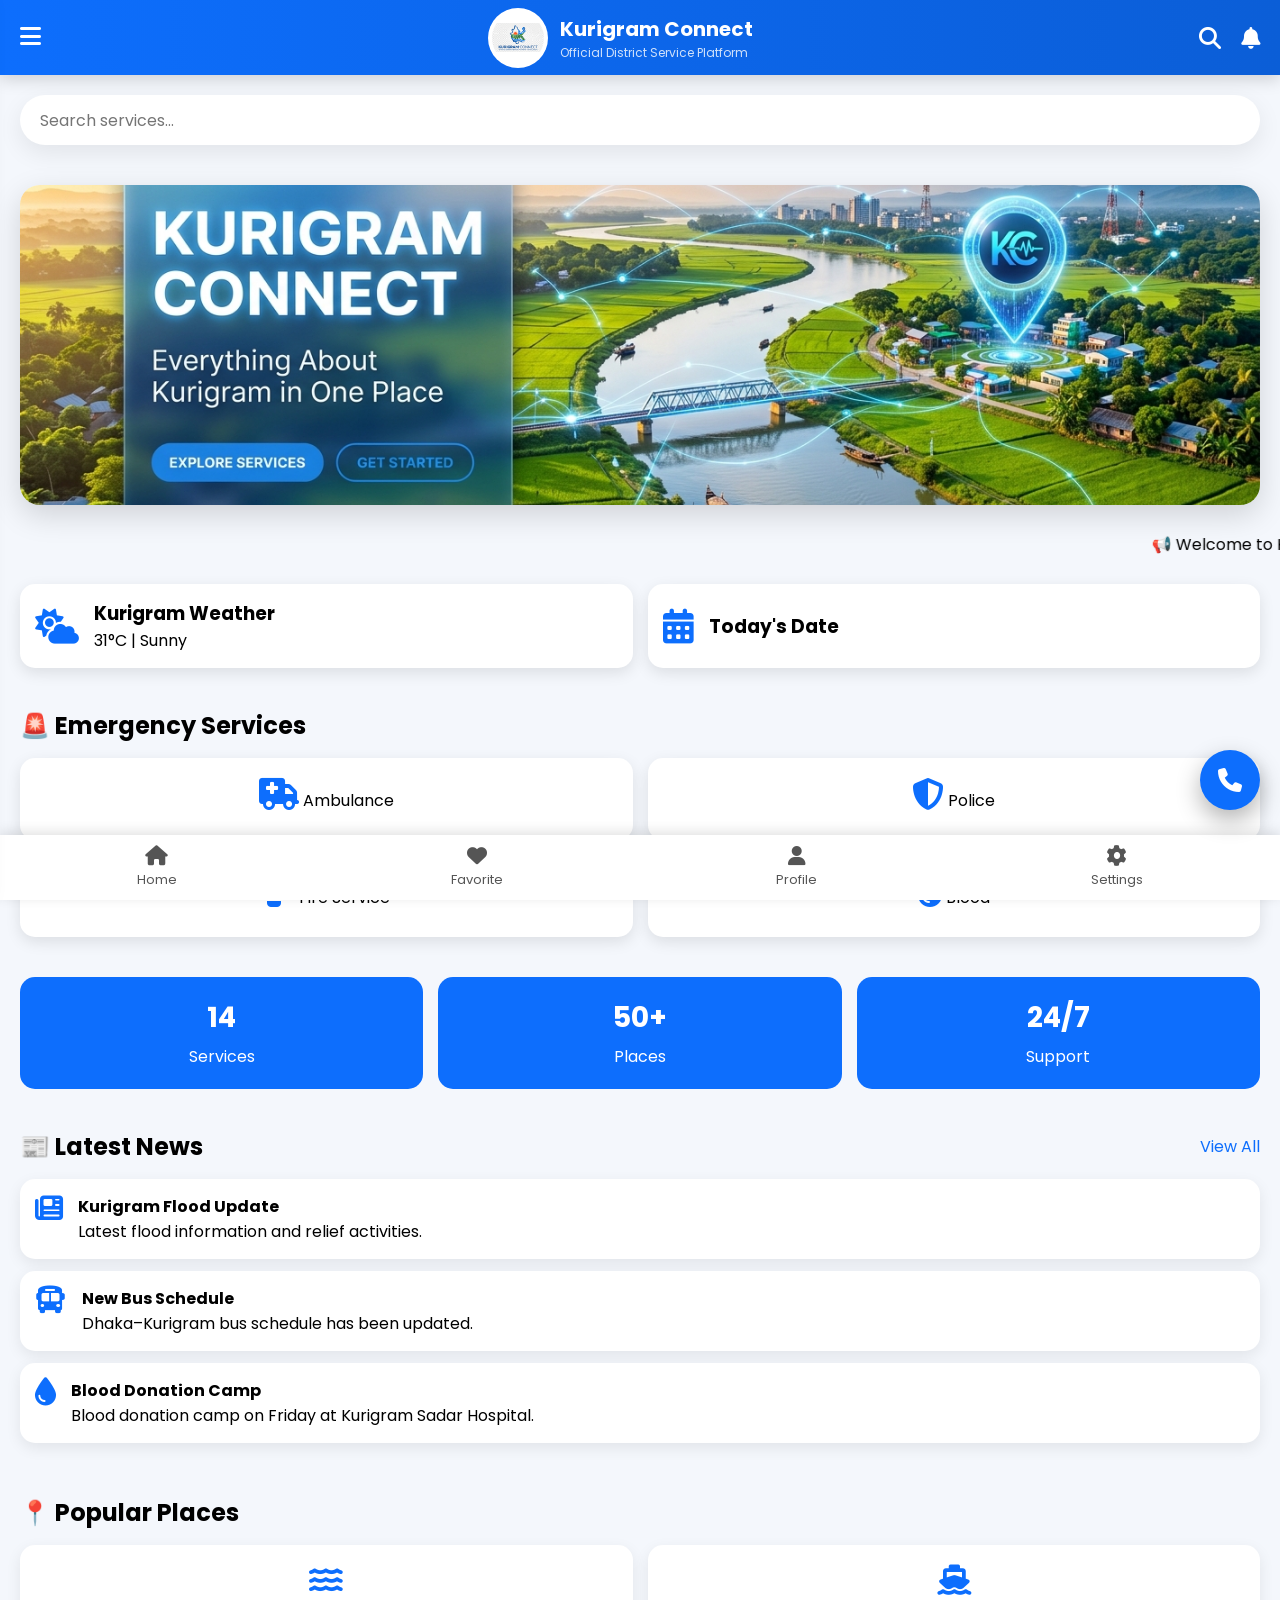
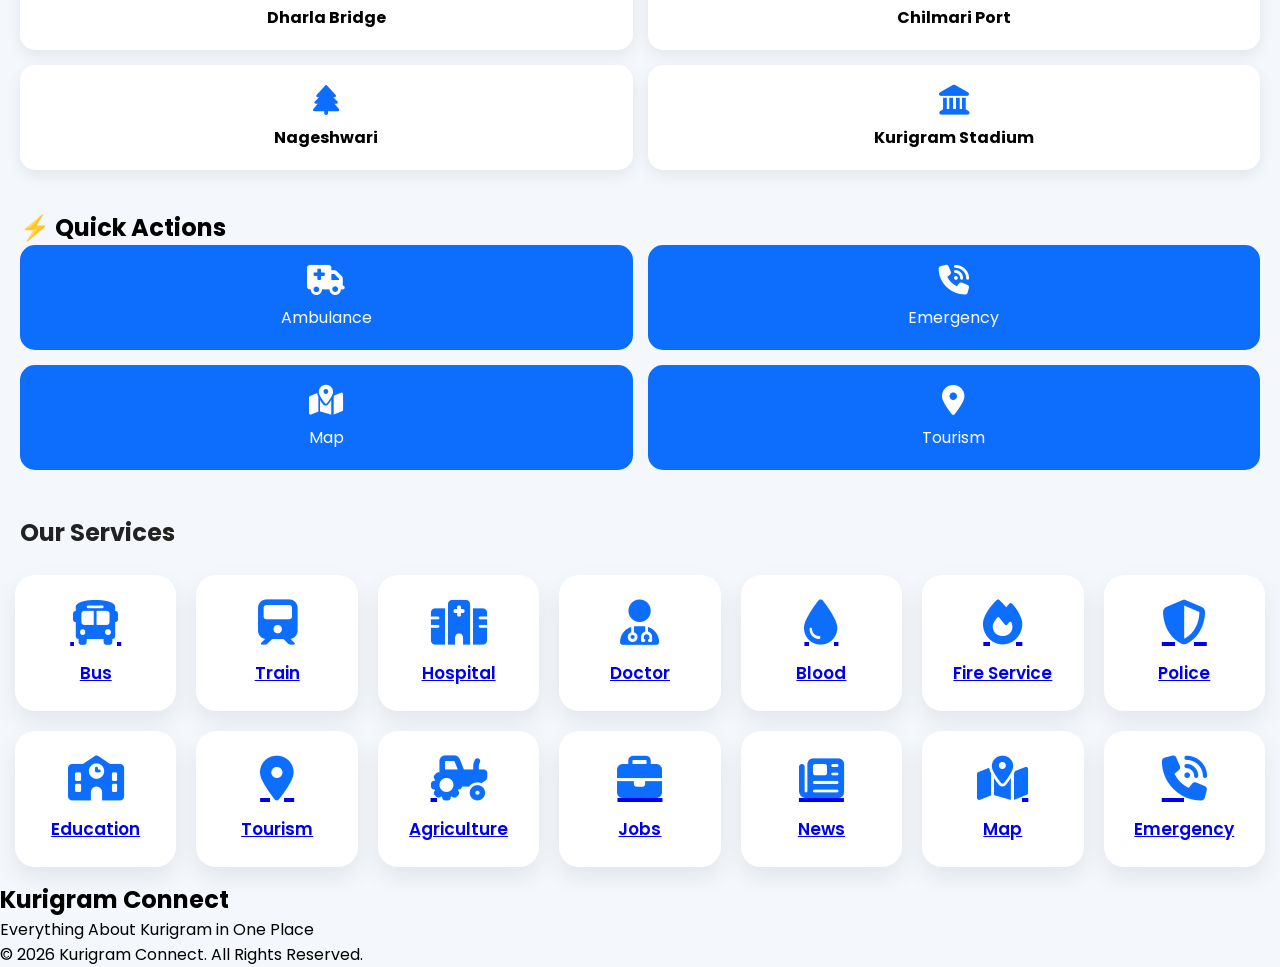
==== index.html @ 7681daae "Added all project files and images" ====
<!DOCTYPE html>
<html lang="en">

<head>
    <meta charset="UTF-8">
    <meta name="viewport" content="width=device-width, initial-scale=1.0">

    <title>Kurigram Connect</title>

    <!-- CSS -->
    <link rel="stylesheet" href="style.css">

    <!-- Google Font -->
    <link href="https://fonts.googleapis.com/css2?family=Poppins:wght@300;400;500;600;700&display=swap" rel="stylesheet">

    <!-- Font Awesome -->
    <link rel="stylesheet"
        href="https://cdnjs.cloudflare.com/ajax/libs/font-awesome/6.7.2/css/all.min.css">
</head>

<body>

    <!-- =======================
         SIDEBAR
    ======================== -->

    <div class="sidebar" id="sidebar">

        <div class="close-btn" id="closeBtn">
            <i class="fa-solid fa-xmark"></i>
        </div>

        <h2>Kurigram Connect</h2>

        <ul>
            <li><a href="#"><i class="fa-solid fa-house"></i> Home</a></li>
            <li><a href="#"><i class="fa-solid fa-bus"></i> Transport</a></li>
            <li><a href="#"><i class="fa-solid fa-train"></i> Train</a></li>
            <li><a href="#"><i class="fa-solid fa-hospital"></i> Hospital</a></li>
            <li><a href="#"><i class="fa-solid fa-user-doctor"></i> Doctors</a></li>
            <li><a href="#"><i class="fa-solid fa-droplet"></i> Blood Donation</a></li>
            <li><a href="#"><i class="fa-solid fa-school"></i> Education</a></li>
            <li><a href="#"><i class="fa-solid fa-building-columns"></i> Government Office</a></li>
            <li><a href="#"><i class="fa-solid fa-phone"></i> Emergency</a></li>
        </ul>

    </div>

    <!-- =======================
         HEADER
    ======================== -->

    <header class="header">

        <div class="menu" id="menuBtn">
            <i class="fa-solid fa-bars"></i>
        </div>

        <div class="logoArea">

            <img src="image/logo.png" class="logo" alt="Logo">

            <div>
                <h2>Kurigram Connect</h2>
                <p>Official District Service Platform</p>
            </div>

        </div>

        <div class="rightIcon">

            <i class="fa-solid fa-magnifying-glass" id="searchBtn"></i>

            <i class="fa-solid fa-bell" id="notificationBtn"></i>

        </div>

    </header>

    <!-- =======================
         SEARCH
    ======================== -->

    <section class="searchBox">

        <input
            type="text"
            id="searchInput"
            placeholder="Search services...">

    </section>

    <!-- =======================
         BANNER
    ======================== -->

    <section class="slider">

        <img
            id="sliderImage"
            src="image/Banner1.png"
            alt="Kurigram Banner">

    </section>

    <!-- =======================
         NOTICE BOARD
    ======================== -->

    <section class="notice">

        <marquee>

            📢 Welcome to Kurigram Connect |
            🩸 Blood Donor Registration Open |
            🚌 Bus Schedule Updated |
            🏥 Hospital Information Available |
            🌾 Agriculture Services Added |
            🎓 Admission Information Available

        </marquee>

    </section>
    <!-- =========================
     HOME INFO SECTION
========================== -->

<section class="home-info">

    <!-- Weather Card -->
    <div class="info-card weather-card">
        <i class="fa-solid fa-cloud-sun"></i>
        <div>
            <h3>Kurigram Weather</h3>
            <p>31°C | Sunny</p>
        </div>
    </div>

    <!-- Date Card -->
    <div class="info-card date-card">
        <i class="fa-solid fa-calendar-days"></i>
        <div>
            <h3>Today's Date</h3>
            <p id="currentDate"></p>
        </div>
    </div>

</section>

<!-- Emergency -->

<section class="emergency">

    <h2>🚨 Emergency Services</h2>

    <div class="emergency-grid">

        <div class="emergency-card">
            <i class="fa-solid fa-truck-medical"></i>
            <span>Ambulance</span>
        </div>

        <div class="emergency-card">
            <i class="fa-solid fa-shield-halved"></i>
            <span>Police</span>
        </div>

        <div class="emergency-card">
            <i class="fa-solid fa-fire-extinguisher"></i>
            <span>Fire Service</span>
        </div>

        <div class="emergency-card">
            <i class="fa-solid fa-droplet"></i>
            <span>Blood</span>
        </div>

    </div>

</section>

<!-- Statistics -->

<section class="stats">

    <div class="stat-box">
        <h2>14</h2>
        <p>Services</p>
    </div>

    <div class="stat-box">
        <h2>50+</h2>
        <p>Places</p>
    </div>

    <div class="stat-box">
        <h2>24/7</h2>
        <p>Support</p>
    </div>

</section>
<!-- =========================
     LATEST NEWS
========================= -->

<section class="latest-news">

    <div class="section-title">
        <h2>📰 Latest News</h2>
        <a href="#">View All</a>
    </div>

    <div class="news-card">
        <i class="fa-solid fa-newspaper"></i>
        <div>
            <h4>Kurigram Flood Update</h4>
            <p>Latest flood information and relief activities.</p>
        </div>
    </div>

    <div class="news-card">
        <i class="fa-solid fa-bus"></i>
        <div>
            <h4>New Bus Schedule</h4>
            <p>Dhaka–Kurigram bus schedule has been updated.</p>
        </div>
    </div>

    <div class="news-card">
        <i class="fa-solid fa-droplet"></i>
        <div>
            <h4>Blood Donation Camp</h4>
            <p>Blood donation camp on Friday at Kurigram Sadar Hospital.</p>
        </div>
    </div>

</section>

<!-- =========================
     POPULAR PLACES
========================= -->

<section class="popular">

    <div class="section-title">
        <h2>📍 Popular Places</h2>
    </div>

    <div class="place-grid">

        <div class="place-card">
            <i class="fa-solid fa-water"></i>
            <h4>Dharla Bridge</h4>
        </div>

        <div class="place-card">
            <i class="fa-solid fa-ship"></i>
            <h4>Chilmari Port</h4>
        </div>

        <div class="place-card">
            <i class="fa-solid fa-tree"></i>
            <h4>Nageshwari</h4>
        </div>

        <div class="place-card">
            <i class="fa-solid fa-landmark"></i>
            <h4>Kurigram Stadium</h4>
        </div>

    </div>

</section>

<!-- =========================
     QUICK ACTIONS
========================= -->

<section class="quick-actions">

    <h2>⚡ Quick Actions</h2>

    <div class="action-grid">

        <a href="#" class="action-card">
            <i class="fa-solid fa-truck-medical"></i>
            <span>Ambulance</span>
        </a>

        <a href="#" class="action-card">
            <i class="fa-solid fa-phone-volume"></i>
            <span>Emergency</span>
        </a>

        <a href="#" class="action-card">
            <i class="fa-solid fa-map-location-dot"></i>
            <span>Map</span>
        </a>

        <a href="#" class="action-card">
            <i class="fa-solid fa-location-dot"></i>
            <span>Tourism</span>
        </a>

    </div>

</section>

<!-- Floating Button -->

<a href="#" class="floating-btn">
    <i class="fa-solid fa-phone"></i>
</a>

    <!-- =======================
         OUR SERVICES
    ======================== -->

    <div class="title">
        <h3>Our Services</h3>
    </div>

    <section class="category">
                <!-- Service Card 1 -->
        <a href="pages/bus.html" class="card">
            <i class="fa-solid fa-bus"></i>
            <span>Bus</span>
        </a>

        <!-- Service Card 2 -->
        <a href="pages/train.html" class="card">
            <i class="fa-solid fa-train"></i>
            <span>Train</span>
        </a>

        <!-- Service Card 3 -->
        <a href="pages/hospital.html" class="card">
            <i class="fa-solid fa-hospital"></i>
            <span>Hospital</span>
        </a>

        <!-- Service Card 4 -->
        <a href="pages/doctor.html" class="card">
            <i class="fa-solid fa-user-doctor"></i>
            <span>Doctor</span>
        </a>

        <!-- Service Card 5 -->
        <a href="pages/blood.html" class="card">
            <i class="fa-solid fa-droplet"></i>
            <span>Blood</span>
        </a>

        <!-- Service Card 6 -->
        <a href="pages/fire.html" class="card">
            <i class="fa-solid fa-fire"></i>
            <span>Fire Service</span>
        </a>

        <!-- Service Card 7 -->
        <a href="pages/police.html" class="card">
            <i class="fa-solid fa-shield-halved"></i>
            <span>Police</span>
        </a>

        <!-- Service Card 8 -->
        <a href="pages/education.html" class="card">
            <i class="fa-solid fa-school"></i>
            <span>Education</span>
        </a>

        <!-- Service Card 9 -->
        <a href="pages/tourism.html" class="card">
            <i class="fa-solid fa-location-dot"></i>
            <span>Tourism</span>
        </a>

        <!-- Service Card 10 -->
        <a href="pages/agriculture.html" class="card">
            <i class="fa-solid fa-tractor"></i>
            <span>Agriculture</span>
        </a>

        <!-- Service Card 11 -->
        <a href="pages/jobs.html" class="card">
            <i class="fa-solid fa-briefcase"></i>
            <span>Jobs</span>
        </a>

        <!-- Service Card 12 -->
        <a href="pages/news.html" class="card">
            <i class="fa-solid fa-newspaper"></i>
            <span>News</span>
        </a>

        <!-- Service Card 13 -->
        <a href="pages/map.html" class="card">
            <i class="fa-solid fa-map-location-dot"></i>
            <span>Map</span>
        </a>

        <!-- Service Card 14 -->
        <a href="pages/emergency.html" class="card">
            <i class="fa-solid fa-phone-volume"></i>
            <span>Emergency</span>
        </a>

    </section>

    <!-- Footer -->

    <footer class="footer">

        <h2>Kurigram Connect</h2>

        <p>
            Everything About Kurigram in One Place
        </p>

        <p>
            © 2026 Kurigram Connect. All Rights Reserved.
        </p>

    </footer>

    <!-- Bottom Navigation -->

    <nav class="bottom-nav">

        <a href="#">
            <i class="fa-solid fa-house"></i>
            <span>Home</span>
        </a>

        <a href="#">
            <i class="fa-solid fa-heart"></i>
            <span>Favorite</span>
        </a>

        <a href="#">
            <i class="fa-solid fa-user"></i>
            <span>Profile</span>
        </a>

        <a href="#">
            <i class="fa-solid fa-gear"></i>
            <span>Settings</span>
        </a>

    </nav>

    <script src="script.js"></script>

</body>
</html>
---- style.css ----
/* ==========================
   GOOGLE FONT
========================== */
*{
    margin:0;
    padding:0;
    box-sizing:border-box;
    font-family:'Poppins',sans-serif;
}

body{
    background:#f4f7fc;
}

/* ==========================
   HEADER
========================== */

.header{

    height:75px;
    background:linear-gradient(90deg,#0d6efd,#0b5ed7);

    color:white;

    display:flex;

    justify-content:space-between;

    align-items:center;

    padding:0 20px;

    position:sticky;

    top:0;

    z-index:999;

    box-shadow:0 5px 15px rgba(0,0,0,.15);

}

.menu i{

    font-size:24px;

    cursor:pointer;

}

.logoArea{

    display:flex;

    align-items:center;

    gap:12px;

}

.logo{

    width:50px;

    height:50px;

    border-radius:50%;

    background:white;

    object-fit:cover;

}

.logoArea h2{

    font-size:20px;

}

.logoArea p{

    font-size:12px;

    opacity:.8;

}

.rightIcon{

    display:flex;

    gap:20px;

}

.rightIcon i{

    font-size:22px;

    cursor:pointer;

}

/* ==========================
SEARCH
========================== */

.searchBox{

    padding:20px;

}

.searchBox input{

    width:100%;

    height:50px;

    border:none;

    border-radius:30px;

    padding-left:20px;

    font-size:16px;

    outline:none;

    box-shadow:0 8px 25px rgba(0,0,0,.08);

}

/* ==========================
SLIDER
========================== */

.slider{

    padding:0 20px;

}

.slider img{

    width:100%;

    border-radius:20px;

    height:220px;

    object-fit:cover;

    box-shadow:0 10px 25px rgba(0,0,0,.12);

}

/* ==========================
TITLE
========================== */

.title{

    padding:25px 20px 10px;

}

.title h3{

    font-size:24px;

    color:#222;

}

/* ==========================
CATEGORY
========================== */

.category{

    padding:15px;

    display:grid;

    grid-template-columns:repeat(auto-fit,minmax(140px,1fr));

    gap:20px;

}

/* ==========================
CARD
========================== */

.card{

    background:white;

    border-radius:20px;

    padding:25px;

    display:flex;

    flex-direction:column;

    align-items:center;

    justify-content:center;

    gap:15px;

    cursor:pointer;

    transition:.35s;

    box-shadow:0 10px 25px rgba(0,0,0,.08);

}

.card:hover{

    transform:translateY(-8px);

    box-shadow:0 15px 35px rgba(0,0,0,.15);

}

.card i{

    font-size:45px;

    color:#0d6efd;

}

.card span{

    font-size:17px;

    font-weight:600;

}

/* ==========================
MOBILE
========================== */

@media(max-width:768px){

.logoArea h2{

    font-size:17px;

}

.logoArea p{

    display:none;

}

.slider img{

    height:170px;

}

.category{

    grid-template-columns:repeat(2,1fr);

}

}

@media(max-width:500px){

.header{

    padding:0 15px;

}

.rightIcon{

    gap:12px;

}

.card{

    padding:18px;

}

.card i{

    font-size:35px;

}

.card span{

    font-size:15px;

}

}
.logo{
    width:60px;
    height:60px;
    object-fit:contain;
    border-radius:50%;
    background:#fff;
    padding:4px;
}
.slider{

    padding:20px;

}

.slider img{

    width:100%;

    height:320px;

    object-fit:cover;

    border-radius:20px;

    transition:1s;

    box-shadow:0 10px 30px rgba(0,0,0,.15);

}
/* ==========================
SIDEBAR
========================== */

.sidebar{

    position:fixed;

    top:0;

    left:-300px;

    width:280px;

    height:100vh;

    background:white;

    box-shadow:5px 0 20px rgba(0,0,0,.15);

    transition:.4s;

    z-index:9999;

    padding:20px;

}

.sidebar.active{

    left:0;

}

.close-btn{

    text-align:right;

    font-size:28px;

    cursor:pointer;

}

.sidebar h2{

    color:#0d6efd;

    margin:20px 0;

}

.sidebar ul{

    list-style:none;

}

.sidebar ul li{

    margin:18px 0;

}

.sidebar ul li a{

    text-decoration:none;

    color:#333;

    font-size:18px;

    display:flex;

    align-items:center;

    gap:12px;

    transition:.3s;

}

.sidebar ul li a:hover{

    color:#0d6efd;

    padding-left:8px;

}
/* Bottom Navigation */

.bottom-nav{

    position:fixed;

    bottom:0;

    left:0;

    width:100%;

    height:65px;

    background:#fff;

    display:flex;

    justify-content:space-around;

    align-items:center;

    box-shadow:0 -3px 12px rgba(0,0,0,.12);

}

.bottom-nav a{

    text-decoration:none;

    color:#555;

    display:flex;

    flex-direction:column;

    align-items:center;

    font-size:13px;

}

.bottom-nav i{

    font-size:20px;

    margin-bottom:4px;

}

.bottom-nav a:hover{

    color:#0d6efd;

}
/* ===========================
HOME INFO
=========================== */

.home-info{
    display:flex;
    gap:15px;
    padding:20px;
    flex-wrap:wrap;
}

.info-card{
    flex:1;
    min-width:180px;
    background:#fff;
    border-radius:15px;
    padding:15px;
    display:flex;
    align-items:center;
    gap:15px;
    box-shadow:0 5px 15px rgba(0,0,0,.1);
}

.info-card i{
    font-size:35px;
    color:#0d6efd;
}

/* ===========================
EMERGENCY
=========================== */

.emergency{
    padding:20px;
}

.emergency h2{
    margin-bottom:15px;
}

.emergency-grid{
    display:grid;
    grid-template-columns:repeat(2,1fr);
    gap:15px;
}

.emergency-card{
    background:#fff;
    padding:20px;
    border-radius:15px;
    text-align:center;
    box-shadow:0 5px 15px rgba(0,0,0,.1);
    transition:.3s;
}

.emergency-card:hover{
    transform:translateY(-5px);
}

.emergency-card i{
    font-size:32px;
    color:#0d6efd;
    margin-bottom:10px;
}

/* ===========================
STATISTICS
=========================== */

.stats{
    display:flex;
    justify-content:space-around;
    gap:15px;
    padding:20px;
    flex-wrap:wrap;
}

.stat-box{
    flex:1;
    min-width:100px;
    background:#0d6efd;
    color:#fff;
    padding:20px;
    text-align:center;
    border-radius:15px;
}

.stat-box h2{
    font-size:28px;
    margin-bottom:5px;
}
/* ======================
LATEST NEWS
====================== */

.latest-news,
.popular,
.quick-actions{
    padding:20px;
}

.section-title{
    display:flex;
    justify-content:space-between;
    align-items:center;
    margin-bottom:15px;
}

.section-title a{
    text-decoration:none;
    color:#0d6efd;
}

.news-card{
    display:flex;
    gap:15px;
    background:#fff;
    padding:15px;
    margin-bottom:12px;
    border-radius:15px;
    box-shadow:0 5px 15px rgba(0,0,0,.08);
}

.news-card i{
    font-size:28px;
    color:#0d6efd;
}

/* Places */

.place-grid{
    display:grid;
    grid-template-columns:repeat(2,1fr);
    gap:15px;
}

.place-card{
    background:#fff;
    text-align:center;
    padding:20px;
    border-radius:15px;
    box-shadow:0 5px 15px rgba(0,0,0,.08);
}

.place-card i{
    font-size:30px;
    color:#0d6efd;
    margin-bottom:10px;
}

/* Quick Action */

.action-grid{
    display:grid;
    grid-template-columns:repeat(2,1fr);
    gap:15px;
}

.action-card{
    background:#0d6efd;
    color:white;
    text-decoration:none;
    text-align:center;
    padding:20px;
    border-radius:15px;
    transition:.3s;
}

.action-card:hover{
    transform:translateY(-5px);
}

.action-card i{
    font-size:30px;
    display:block;
    margin-bottom:10px;
}

/* Floating Button */

.floating-btn{
    position:fixed;
    right:20px;
    bottom:90px;
    width:60px;
    height:60px;
    background:#0d6efd;
    color:white;
    border-radius:50%;
    display:flex;
    justify-content:center;
    align-items:center;
    text-decoration:none;
    font-size:24px;
    box-shadow:0 10px 25px rgba(0,0,0,.3);
    z-index:999;
}
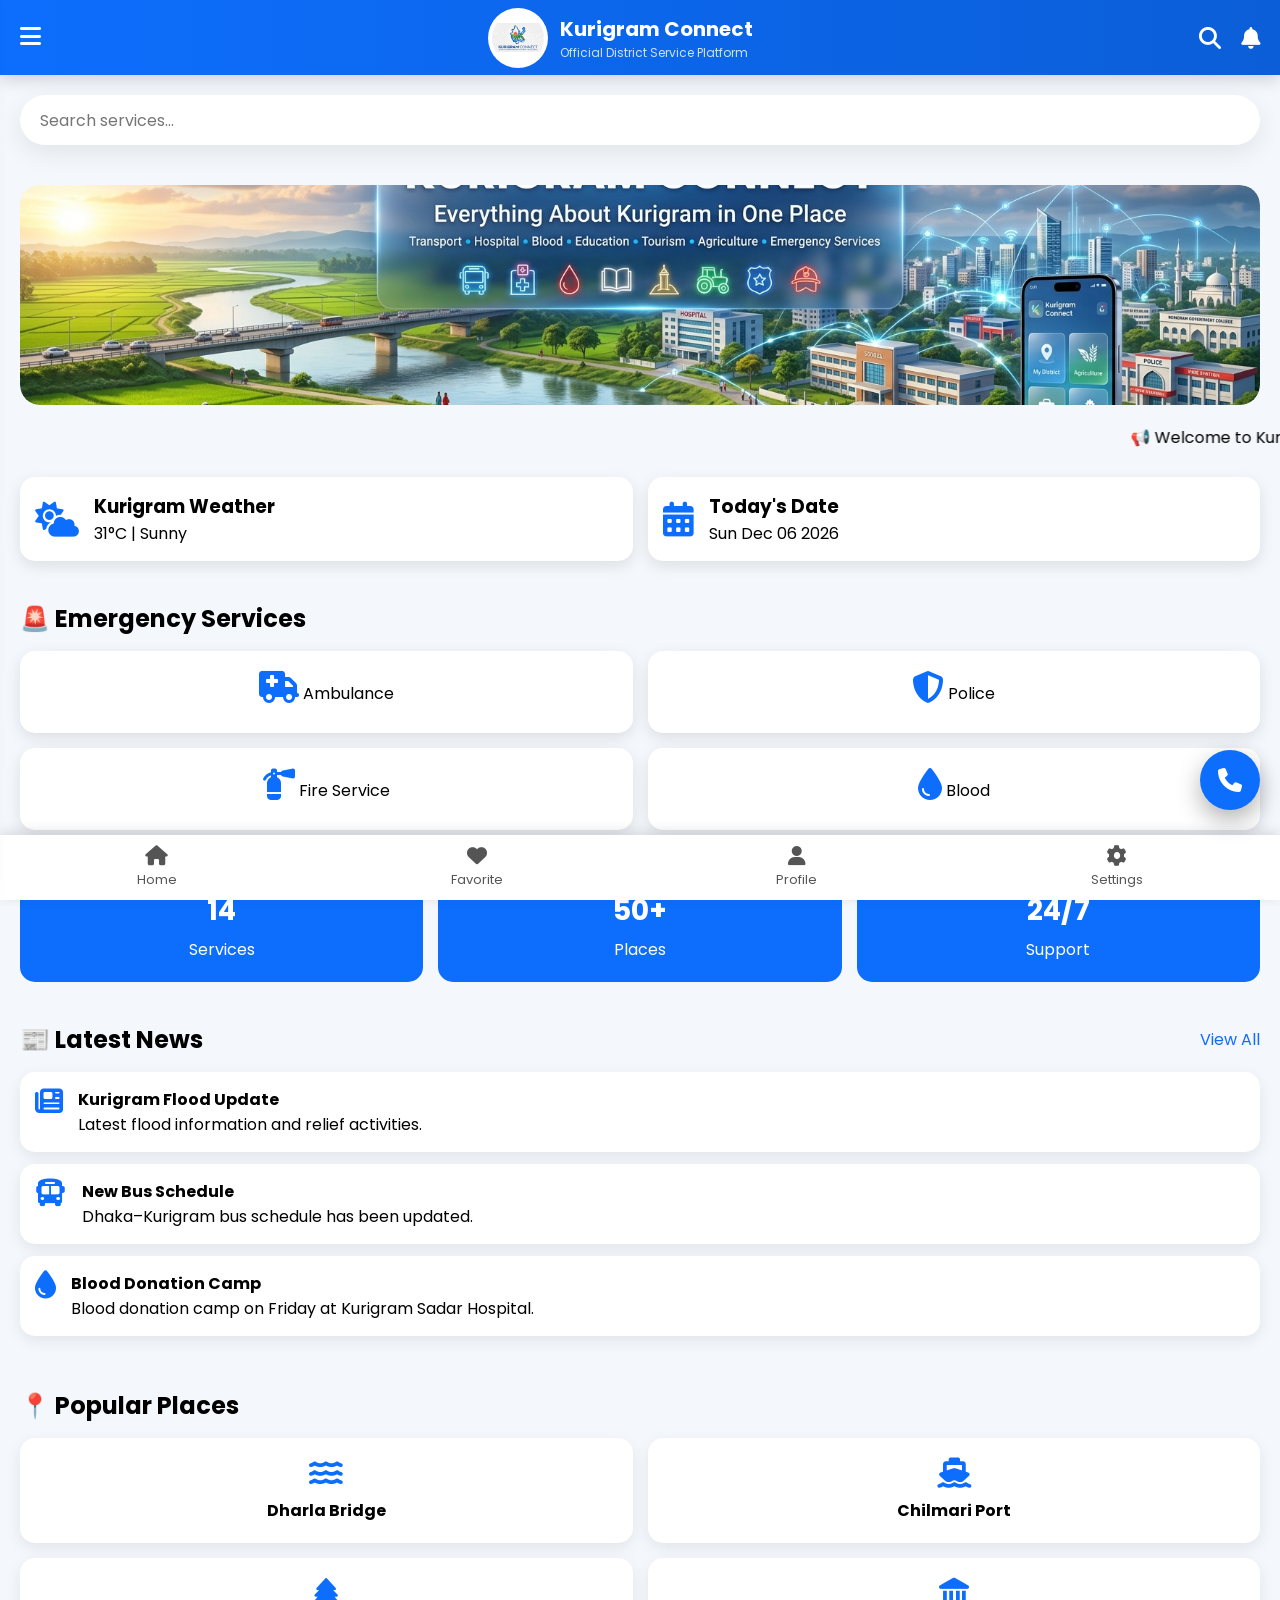
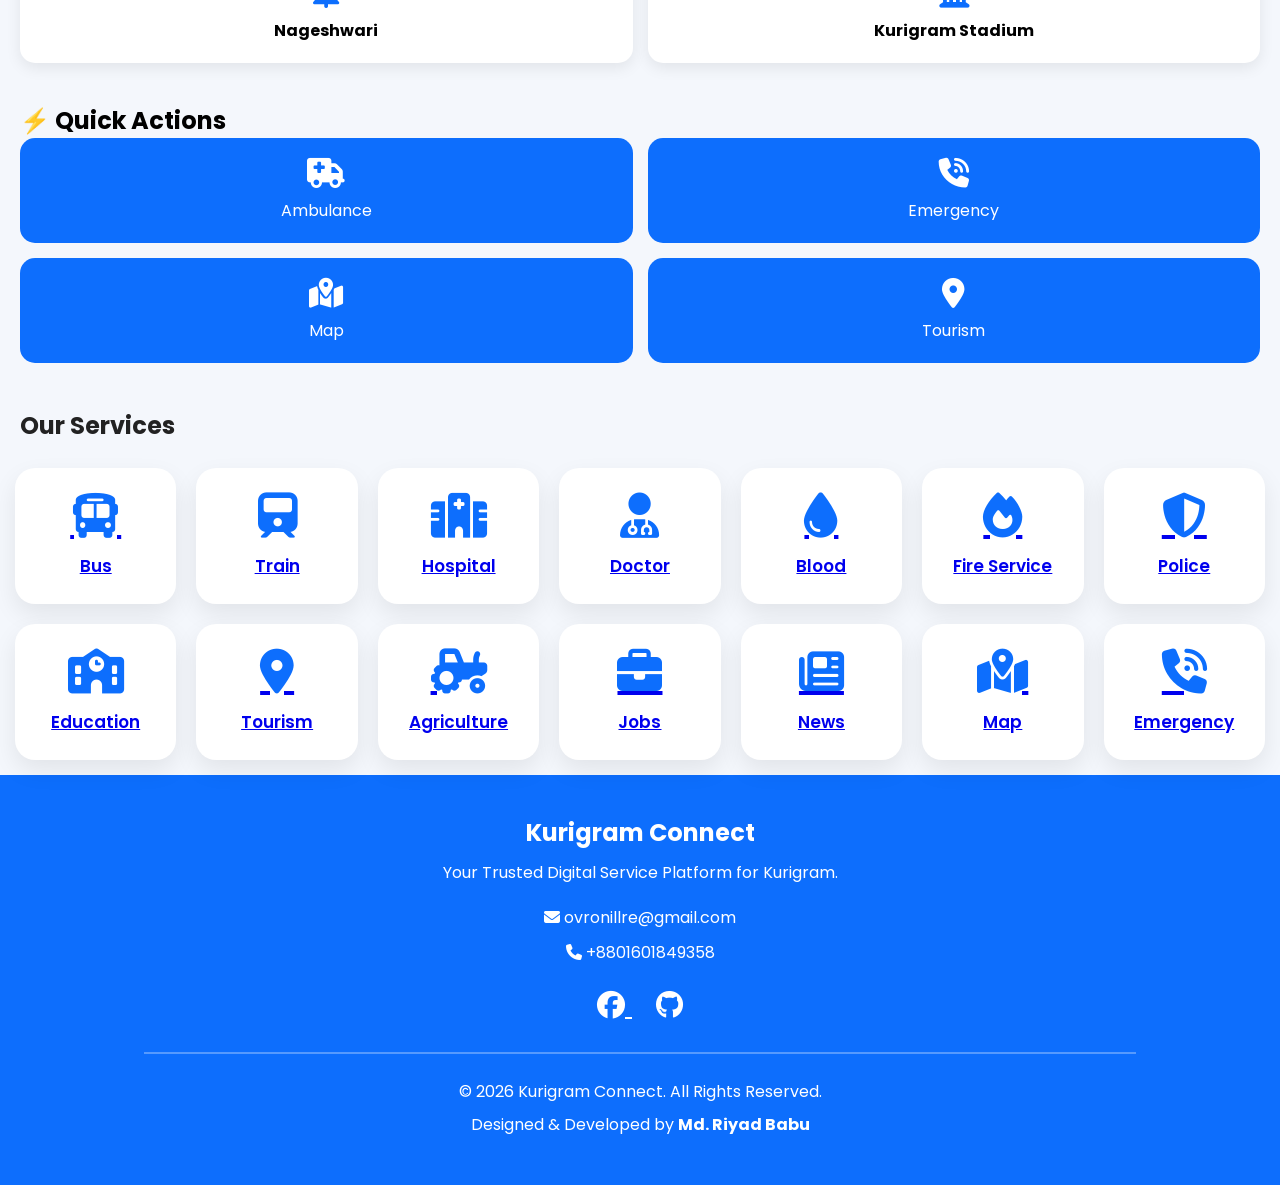
==== commit 77eb6008: "nutun kisu" ====
--- a/index.html
+++ b/index.html
@@ -8,7 +8,7 @@
     <title>Kurigram Connect</title>
 
     <!-- CSS -->
-    <link rel="stylesheet" href="style.css">
+   <link rel="stylesheet" href="css/style.css">
 
     <!-- Google Font -->
     <link href="https://fonts.googleapis.com/css2?family=Poppins:wght@300;400;500;600;700&display=swap" rel="stylesheet">
@@ -16,9 +16,13 @@
     <!-- Font Awesome -->
     <link rel="stylesheet"
         href="https://cdnjs.cloudflare.com/ajax/libs/font-awesome/6.7.2/css/all.min.css">
+       
 </head>
 
 <body>
+    <!-- <div id="loader">
+    <div class="spinner"></div> -->
+</div>
 
     <!-- =======================
          SIDEBAR
@@ -32,17 +36,86 @@
 
         <h2>Kurigram Connect</h2>
 
-        <ul>
-            <li><a href="#"><i class="fa-solid fa-house"></i> Home</a></li>
-            <li><a href="#"><i class="fa-solid fa-bus"></i> Transport</a></li>
-            <li><a href="#"><i class="fa-solid fa-train"></i> Train</a></li>
-            <li><a href="#"><i class="fa-solid fa-hospital"></i> Hospital</a></li>
-            <li><a href="#"><i class="fa-solid fa-user-doctor"></i> Doctors</a></li>
-            <li><a href="#"><i class="fa-solid fa-droplet"></i> Blood Donation</a></li>
-            <li><a href="#"><i class="fa-solid fa-school"></i> Education</a></li>
-            <li><a href="#"><i class="fa-solid fa-building-columns"></i> Government Office</a></li>
-            <li><a href="#"><i class="fa-solid fa-phone"></i> Emergency</a></li>
-        </ul>
+       <ul>
+
+<li>
+<a href="../index.html">
+    <i class="fa-solid fa-house"></i>
+    Home
+</a>
+</li>
+
+<li>
+<a href="page/hospital.html">
+<i class="fa-solid fa-hospital"></i>
+Hospital
+</a>
+</li>
+
+<li>
+<a href="page/doctor.html">
+<i class="fa-solid fa-user-doctor"></i>
+Doctor
+</a>
+</li>
+
+<li>
+<a href="page/appointment.html">
+<i class="fa-solid fa-calendar-check"></i>
+Appointment
+</a>
+</li>
+
+<li>
+<a href="#">
+<i class="fa-solid fa-droplet"></i>
+Blood Donation
+</a>
+</li>
+
+<li>
+<a href="#">
+<i class="fa-solid fa-bus"></i>
+Bus Service
+</a>
+</li>
+
+<li>
+<a href="#">
+<i class="fa-solid fa-train"></i>
+Train Service
+</a>
+</li>
+
+<li>
+<a href="#">
+<i class="fa-solid fa-school"></i>
+Education
+</a>
+</li>
+
+<li>
+<a href="#">
+<i class="fa-solid fa-location-dot"></i>
+Tourism
+</a>
+</li>
+
+<li>
+<a href="#">
+<i class="fa-solid fa-phone"></i>
+Emergency
+</a>
+</li>
+
+<li>
+<a href="page/about.html">
+<i class="fa-solid fa-user"></i>
+About Developer
+</a>
+</li>
+
+</ul>
 
     </div>
 
@@ -96,10 +169,13 @@
 
     <section class="slider">
 
-        <img
-            id="sliderImage"
-            src="image/Banner1.png"
-            alt="Kurigram Banner">
+        <div class="banner-slider">
+    <img src="image/banner/banner.png" class="active">
+    <img src="image/banner/Banner2.png">
+    <img src="image/banner/Banner3.png">
+    <img src="image/banner/Banner4.png">
+    <img src="image/banner/Banner5.png">
+</div>
 
     </section>
 
@@ -322,85 +398,85 @@
 
     <section class="category">
                 <!-- Service Card 1 -->
-        <a href="pages/bus.html" class="card">
+        <a href="page/bus.html" class="card">
             <i class="fa-solid fa-bus"></i>
             <span>Bus</span>
         </a>
 
         <!-- Service Card 2 -->
-        <a href="pages/train.html" class="card">
+        <a href="page/train.html" class="card">
             <i class="fa-solid fa-train"></i>
             <span>Train</span>
         </a>
 
         <!-- Service Card 3 -->
-        <a href="pages/hospital.html" class="card">
+        <a href="page/hospital.html" class="card">
             <i class="fa-solid fa-hospital"></i>
             <span>Hospital</span>
         </a>
 
         <!-- Service Card 4 -->
-        <a href="pages/doctor.html" class="card">
+        <a href="page/doctor.html" class="card">
             <i class="fa-solid fa-user-doctor"></i>
             <span>Doctor</span>
         </a>
 
         <!-- Service Card 5 -->
-        <a href="pages/blood.html" class="card">
+        <a href="page/blood.html" class="card">
             <i class="fa-solid fa-droplet"></i>
             <span>Blood</span>
         </a>
 
         <!-- Service Card 6 -->
-        <a href="pages/fire.html" class="card">
+        <a href="page/fire.html" class="card">
             <i class="fa-solid fa-fire"></i>
             <span>Fire Service</span>
         </a>
 
         <!-- Service Card 7 -->
-        <a href="pages/police.html" class="card">
+        <a href="page/police.html" class="card">
             <i class="fa-solid fa-shield-halved"></i>
             <span>Police</span>
         </a>
 
         <!-- Service Card 8 -->
-        <a href="pages/education.html" class="card">
+        <a href="page/education.html" class="card">
             <i class="fa-solid fa-school"></i>
             <span>Education</span>
         </a>
 
         <!-- Service Card 9 -->
-        <a href="pages/tourism.html" class="card">
+        <a href="page/tourism.html" class="card">
             <i class="fa-solid fa-location-dot"></i>
             <span>Tourism</span>
         </a>
 
         <!-- Service Card 10 -->
-        <a href="pages/agriculture.html" class="card">
+        <a href="page/agriculture.html" class="card">
             <i class="fa-solid fa-tractor"></i>
             <span>Agriculture</span>
         </a>
 
         <!-- Service Card 11 -->
-        <a href="pages/jobs.html" class="card">
+        <a href="page/jobs.html" class="card">
             <i class="fa-solid fa-briefcase"></i>
             <span>Jobs</span>
         </a>
 
         <!-- Service Card 12 -->
-        <a href="pages/news.html" class="card">
+        <a href="page/news.html" class="card">
             <i class="fa-solid fa-newspaper"></i>
             <span>News</span>
         </a>
 
         <!-- Service Card 13 -->
-        <a href="pages/map.html" class="card">
+        <a href="page/map.html" class="card">
             <i class="fa-solid fa-map-location-dot"></i>
             <span>Map</span>
         </a>
 
         <!-- Service Card 14 -->
-        <a href="pages/emergency.html" class="card">
+        <a href="page/emergency.html" class="card">
             <i class="fa-solid fa-phone-volume"></i>
             <span>Emergency</span>
         </a>
@@ -411,17 +487,52 @@
 
     <footer class="footer">
 
-        <h2>Kurigram Connect</h2>
+    <h2>Kurigram Connect</h2>
+
+    <p>Your Trusted Digital Service Platform for Kurigram.</p>
+
+    <div class="footer-contact">
 
         <p>
-            Everything About Kurigram in One Place
+            <i class="fa-solid fa-envelope"></i>
+            ovronillre@gmail.com
         </p>
 
         <p>
-            © 2026 Kurigram Connect. All Rights Reserved.
+            <i class="fa-solid fa-phone"></i>
+            +8801601849358
         </p>
 
-    </footer>
+    </div>
+
+    <div class="footer-social">
+
+        <a href="https://www.facebook.com/profile.php?id=61550258212341" target="_blank">
+            <i class="fa-brands fa-facebook"></i>
+        </a>
+
+        <a href="https://github.com/riyad-gif22" target="_blank">
+            <i class="fa-brands fa-github"></i>
+        </a>
+
+    </div>
+
+    <hr>
+
+    <p>
+        © 2026 Kurigram Connect. All Rights Reserved.
+    </p>
+
+    <p>
+        Designed & Developed by
+        <strong>
+            <a href="page/about.html">
+                Md. Riyad Babu
+            </a>
+        </strong>
+    </p>
+
+</footer>
 
     <!-- Bottom Navigation -->
 
@@ -449,7 +560,10 @@
 
     </nav>
 
-    <script src="script.js"></script>
-
+   <script src="js/style.js"></script>
+<!-- Back To Top Button -->
+<button id="topBtn" title="Go to top">
+    <i class="fa-solid fa-arrow-up"></i>
+</button>
 </body>
 </html>
--- a/css/style.css
+++ b/css/style.css
@@ -0,0 +1,845 @@
+/* ==========================
+   GOOGLE FONT
+========================== */
+*{
+    margin:0;
+    padding:0;
+    box-sizing:border-box;
+    font-family:'Poppins',sans-serif;
+}
+
+body{
+    background:#f4f7fc;
+}
+
+/* ==========================
+   HEADER
+========================== */
+
+.header{
+
+    height:75px;
+    background:linear-gradient(90deg,#0d6efd,#0b5ed7);
+
+    color:white;
+
+    display:flex;
+
+    justify-content:space-between;
+
+    align-items:center;
+
+    padding:0 20px;
+
+    position:sticky;
+
+    top:0;
+
+    z-index:999;
+
+    box-shadow:0 5px 15px rgba(0,0,0,.15);
+
+}
+
+.menu i{
+
+    font-size:24px;
+
+    cursor:pointer;
+
+}
+
+.logoArea{
+
+    display:flex;
+
+    align-items:center;
+
+    gap:12px;
+
+}
+
+.logo{
+
+    width:50px;
+
+    height:50px;
+
+    border-radius:50%;
+
+    background:white;
+
+    object-fit:cover;
+
+}
+
+.logoArea h2{
+
+    font-size:20px;
+
+}
+
+.logoArea p{
+
+    font-size:12px;
+
+    opacity:.8;
+
+}
+
+.rightIcon{
+
+    display:flex;
+
+    gap:20px;
+
+}
+
+.rightIcon i{
+
+    font-size:22px;
+
+    cursor:pointer;
+
+}
+
+/* ==========================
+SEARCH
+========================== */
+
+.searchBox{
+
+    padding:20px;
+
+}
+
+.searchBox input{
+
+    width:100%;
+
+    height:50px;
+
+    border:none;
+
+    border-radius:30px;
+
+    padding-left:20px;
+
+    font-size:16px;
+
+    outline:none;
+
+    box-shadow:0 8px 25px rgba(0,0,0,.08);
+
+}
+
+/* ==========================
+SLIDER
+========================== */
+
+.slider{
+
+    padding:0 20px;
+
+}
+
+.slider img{
+
+    width:100%;
+
+    border-radius:20px;
+
+    height:220px;
+
+    object-fit:cover;
+
+    box-shadow:0 10px 25px rgba(0,0,0,.12);
+
+}
+
+/* ==========================
+TITLE
+========================== */
+
+.title{
+
+    padding:25px 20px 10px;
+
+}
+
+.title h3{
+
+    font-size:24px;
+
+    color:#222;
+
+}
+
+/* ==========================
+CATEGORY
+========================== */
+
+.category{
+
+    padding:15px;
+
+    display:grid;
+
+    grid-template-columns:repeat(auto-fit,minmax(140px,1fr));
+
+    gap:20px;
+
+}
+
+/* ==========================
+CARD
+========================== */
+
+.card{
+
+    background:white;
+
+    border-radius:20px;
+
+    padding:25px;
+
+    display:flex;
+
+    flex-direction:column;
+
+    align-items:center;
+
+    justify-content:center;
+
+    gap:15px;
+
+    cursor:pointer;
+
+    transition:.35s;
+
+    box-shadow:0 10px 25px rgba(0,0,0,.08);
+
+}
+
+.card:hover{
+
+    transform:translateY(-8px);
+
+    box-shadow:0 15px 35px rgba(0,0,0,.15);
+
+}
+
+.card i{
+
+    font-size:45px;
+
+    color:#0d6efd;
+
+}
+
+.card span{
+
+    font-size:17px;
+
+    font-weight:600;
+
+}
+
+/* ==========================
+MOBILE
+========================== */
+
+@media(max-width:768px){
+
+.logoArea h2{
+
+    font-size:17px;
+
+}
+
+.logoArea p{
+
+    display:none;
+
+}
+
+.slider img{
+
+    height:170px;
+
+}
+
+.category{
+
+    grid-template-columns:repeat(2,1fr);
+
+}
+
+}
+
+@media(max-width:500px){
+
+.header{
+
+    padding:0 15px;
+
+}
+
+.rightIcon{
+
+    gap:12px;
+
+}
+
+.card{
+
+    padding:18px;
+
+}
+
+.card i{
+
+    font-size:35px;
+
+}
+
+.card span{
+
+    font-size:15px;
+
+}
+
+}
+.logo{
+    width:60px;
+    height:60px;
+    object-fit:contain;
+    border-radius:50%;
+    background:#fff;
+    padding:4px;
+}
+.slider{
+
+    padding:20px;
+
+}
+
+.slider img{
+
+    width:100%;
+
+    height:320px;
+
+    object-fit:cover;
+
+    border-radius:20px;
+
+    transition:1s;
+
+    box-shadow:0 10px 30px rgba(0,0,0,.15);
+
+}
+/* ==========================
+SIDEBAR
+========================== */
+
+.sidebar{
+
+    position:fixed;
+
+    top:0;
+
+    left:-300px;
+
+    width:280px;
+
+    height:100vh;
+
+    background:white;
+
+    box-shadow:5px 0 20px rgba(0,0,0,.15);
+
+    transition:.4s;
+
+    z-index:9999;
+
+    padding:20px;
+
+}
+
+.sidebar.active{
+
+    left:0;
+
+}
+
+.close-btn{
+
+    text-align:right;
+
+    font-size:28px;
+
+    cursor:pointer;
+
+}
+
+.sidebar h2{
+
+    color:#0d6efd;
+
+    margin:20px 0;
+
+}
+
+.sidebar ul{
+
+    list-style:none;
+
+}
+
+.sidebar ul li{
+
+    margin:18px 0;
+
+}
+
+.sidebar ul li a{
+
+    text-decoration:none;
+
+    color:#333;
+
+    font-size:18px;
+
+    display:flex;
+
+    align-items:center;
+
+    gap:12px;
+
+    transition:.3s;
+
+}
+
+.sidebar ul li a:hover{
+
+    color:#0d6efd;
+
+    padding-left:8px;
+
+}
+/* Bottom Navigation */
+
+.bottom-nav{
+
+    position:fixed;
+
+    bottom:0;
+
+    left:0;
+
+    width:100%;
+
+    height:65px;
+
+    background:#fff;
+
+    display:flex;
+
+    justify-content:space-around;
+
+    align-items:center;
+
+    box-shadow:0 -3px 12px rgba(0,0,0,.12);
+
+}
+
+.bottom-nav a{
+
+    text-decoration:none;
+
+    color:#555;
+
+    display:flex;
+
+    flex-direction:column;
+
+    align-items:center;
+
+    font-size:13px;
+
+}
+
+.bottom-nav i{
+
+    font-size:20px;
+
+    margin-bottom:4px;
+
+}
+
+.bottom-nav a:hover{
+
+    color:#0d6efd;
+
+}
+/* ===========================
+HOME INFO
+=========================== */
+
+.home-info{
+    display:flex;
+    gap:15px;
+    padding:20px;
+    flex-wrap:wrap;
+}
+
+.info-card{
+    flex:1;
+    min-width:180px;
+    background:#fff;
+    border-radius:15px;
+    padding:15px;
+    display:flex;
+    align-items:center;
+    gap:15px;
+    box-shadow:0 5px 15px rgba(0,0,0,.1);
+}
+
+.info-card i{
+    font-size:35px;
+    color:#0d6efd;
+}
+
+/* ===========================
+EMERGENCY
+=========================== */
+
+.emergency{
+    padding:20px;
+}
+
+.emergency h2{
+    margin-bottom:15px;
+}
+
+.emergency-grid{
+    display:grid;
+    grid-template-columns:repeat(2,1fr);
+    gap:15px;
+}
+
+.emergency-card{
+    background:#fff;
+    padding:20px;
+    border-radius:15px;
+    text-align:center;
+    box-shadow:0 5px 15px rgba(0,0,0,.1);
+    transition:.3s;
+}
+
+.emergency-card:hover{
+    transform:translateY(-5px);
+}
+
+.emergency-card i{
+    font-size:32px;
+    color:#0d6efd;
+    margin-bottom:10px;
+}
+
+/* ===========================
+STATISTICS
+=========================== */
+
+.stats{
+    display:flex;
+    justify-content:space-around;
+    gap:15px;
+    padding:20px;
+    flex-wrap:wrap;
+}
+
+.stat-box{
+    flex:1;
+    min-width:100px;
+    background:#0d6efd;
+    color:#fff;
+    padding:20px;
+    text-align:center;
+    border-radius:15px;
+}
+
+.stat-box h2{
+    font-size:28px;
+    margin-bottom:5px;
+}
+/* ======================
+LATEST NEWS
+====================== */
+
+.latest-news,
+.popular,
+.quick-actions{
+    padding:20px;
+}
+
+.section-title{
+    display:flex;
+    justify-content:space-between;
+    align-items:center;
+    margin-bottom:15px;
+}
+
+.section-title a{
+    text-decoration:none;
+    color:#0d6efd;
+}
+
+.news-card{
+    display:flex;
+    gap:15px;
+    background:#fff;
+    padding:15px;
+    margin-bottom:12px;
+    border-radius:15px;
+    box-shadow:0 5px 15px rgba(0,0,0,.08);
+}
+
+.news-card i{
+    font-size:28px;
+    color:#0d6efd;
+}
+
+/* Places */
+
+.place-grid{
+    display:grid;
+    grid-template-columns:repeat(2,1fr);
+    gap:15px;
+}
+
+.place-card{
+    background:#fff;
+    text-align:center;
+    padding:20px;
+    border-radius:15px;
+    box-shadow:0 5px 15px rgba(0,0,0,.08);
+}
+
+.place-card i{
+    font-size:30px;
+    color:#0d6efd;
+    margin-bottom:10px;
+}
+
+/* Quick Action */
+
+.action-grid{
+    display:grid;
+    grid-template-columns:repeat(2,1fr);
+    gap:15px;
+}
+
+.action-card{
+    background:#0d6efd;
+    color:white;
+    text-decoration:none;
+    text-align:center;
+    padding:20px;
+    border-radius:15px;
+    transition:.3s;
+}
+
+.action-card:hover{
+    transform:translateY(-5px);
+}
+
+.action-card i{
+    font-size:30px;
+    display:block;
+    margin-bottom:10px;
+}
+
+/* Floating Button */
+
+.floating-btn{
+    position:fixed;
+    right:20px;
+    bottom:90px;
+    width:60px;
+    height:60px;
+    background:#0d6efd;
+    color:white;
+    border-radius:50%;
+    display:flex;
+    justify-content:center;
+    align-items:center;
+    text-decoration:none;
+    font-size:24px;
+    box-shadow:0 10px 25px rgba(0,0,0,.3);
+    z-index:999;
+}
+/* ==========================
+   Footer
+========================== */
+
+.footer{
+    background:#0d6efd;
+    color:white;
+    text-align:center;
+    padding:40px 20px;
+}
+
+.footer h2{
+    margin-bottom:10px;
+}
+
+.footer p{
+    margin:8px 0;
+}
+
+.footer-contact{
+    margin:20px 0;
+}
+
+.footer-contact p{
+    margin:10px 0;
+}
+
+.footer-social{
+    margin:20px 0;
+}
+
+.footer-social a{
+    color:white;
+    font-size:28px;
+    margin:0 12px;
+    transition:.3s;
+}
+
+.footer-social a:hover{
+    color:#ffd43b;
+}
+
+.footer hr{
+    margin:25px auto;
+    width:80%;
+    border:1px solid rgba(255,255,255,.3);
+}
+
+.footer strong a{
+    color:#fff;
+    text-decoration:none;
+}
+
+.footer strong a:hover{
+    text-decoration:underline;
+}
+/* Back To Top */
+
+#topBtn{
+
+    position:fixed;
+
+    bottom:30px;
+
+    right:25px;
+
+    width:50px;
+
+    height:50px;
+
+    border:none;
+
+    border-radius:50%;
+
+    background:#0d6efd;
+
+    color:white;
+
+    font-size:20px;
+
+    cursor:pointer;
+
+    display:none;
+
+    box-shadow:0 8px 20px rgba(0,0,0,.3);
+
+    transition:.3s;
+
+}
+
+#topBtn:hover{
+
+    transform:scale(1.1);
+
+    background:#0056d2;
+
+}
+/* Loader */
+
+#loader{
+
+    position:fixed;
+
+    width:100%;
+
+    height:100vh;
+
+    background:white;
+
+    display:flex;
+
+    justify-content:center;
+
+    align-items:center;
+
+    z-index:99999;
+
+}
+
+.spinner{
+
+    width:60px;
+
+    height:60px;
+
+    border:6px solid #ddd;
+
+    border-top:6px solid #0d6efd;
+
+    border-radius:50%;
+
+    animation:spin 1s linear infinite;
+
+}
+
+@keyframes spin{
+
+    100%{
+
+        transform:rotate(360deg);
+
+    }
+
+}.banner-slider{
+    width:100%;
+    height:220px;
+    overflow:hidden;
+    position:relative;
+    border-radius:20px;
+}
+
+.banner-slider img{
+    position:absolute;
+    width:100%;
+    height:100%;
+    object-fit:cover;
+    opacity:0;
+    transition:opacity .8s;
+}
+
+.banner-slider img.active{
+    opacity:1;
+}
